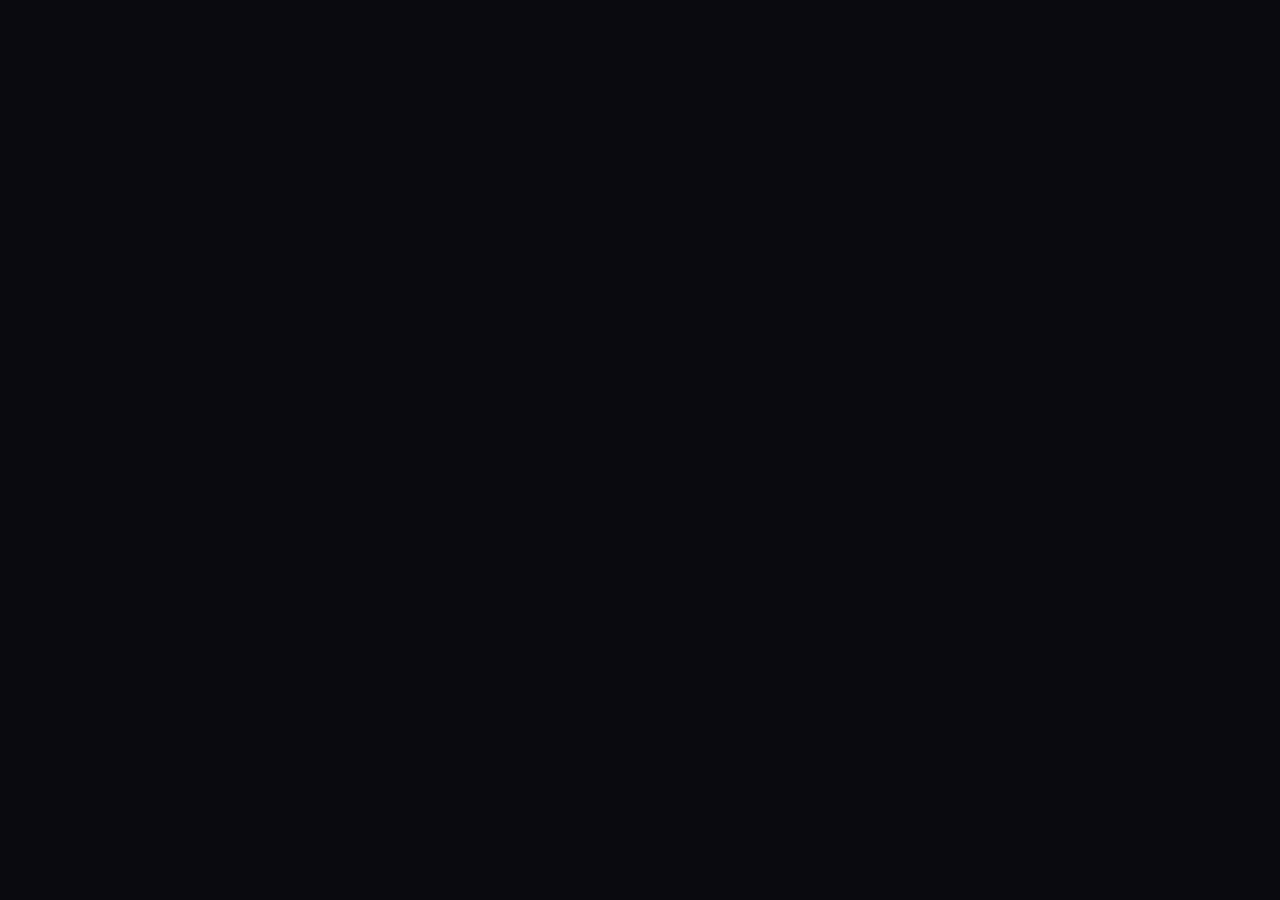
==== frontend/index.html @ 2d813b50 "SEAL: UATOS v1.0 — Universal AI Team Operating System Architecture: - Modular frontend (core/, compo" ====
<!DOCTYPE html>
<html lang="en">
<head>
  <meta charset="UTF-8" />
  <meta name="viewport" content="width=device-width, initial-scale=1.0" />
  <meta name="description" content="UATOS — Universal AI Team Operating System | Harmony Labs" />
  <title>UATOS — Harmony Labs</title>
  <link rel="stylesheet" href="css/styles.css" />
</head>
<body>
  <div id="root"></div>
  <script type="module" src="js/app.js"></script>
</body>
</html>
---- frontend/css/styles.css ----
/* ═══════════════════════════════════════════
   UATOS — Universal AI Team Operating System
   Styles — The Forge, Team, Audit Log
   ═══════════════════════════════════════════ */

:root {
  --bg: #0a0a0f;
  --fg: #e8e6e3;
  --muted: #6b7280;
  --accent: #60a5fa;
  --success: #22c55e;
  --warn: #eab308;
  --crit: #ef4444;
  --border: rgba(255,255,255,0.06);
  --card: rgba(255,255,255,0.03);
}

* { box-sizing: border-box; }

body {
  margin: 0;
  font-family: Georgia, serif;
  background: var(--bg);
  color: var(--fg);
  min-height: 100vh;
}

/* ── Header ── */
.uatos-header {
  text-align: center;
  padding: 24px 16px;
  margin-bottom: 32px;
}
.uatos-header .eyebrow {
  font-size: 11px;
  letter-spacing: 6;
  color: var(--muted);
  margin-bottom: 8px;
}
.uatos-header h1 {
  font-size: 32px;
  font-weight: 700;
  letter-spacing: 2;
  margin: 0 0 8px;
}
.uatos-header .meta {
  font-size: 14px;
  color: #9ca3af;
}

/* ── Conflict Alert ── */
.conflict-alert {
  background: rgba(239,68,68,0.1);
  border: 1px solid var(--crit);
  border-radius: 8px;
  padding: 12px 16px;
  margin-bottom: 16px;
}
.conflict-alert div {
  color: var(--crit);
  font-size: 13px;
}

/* ── Tab Nav ── */
.tab-nav {
  display: flex;
  gap: 4px;
  margin-bottom: 24px;
  background: rgba(255,255,255,0.03);
  border-radius: 12px;
  padding: 4px;
}
.tab-btn {
  flex: 1;
  padding: 10px 8px;
  background: transparent;
  border: none;
  border-radius: 8px;
  color: #9ca3af;
  font-size: 13px;
  font-family: Georgia, serif;
  cursor: pointer;
  transition: all 0.2s;
}
.tab-btn:hover { background: rgba(255,255,255,0.04); }
.tab-btn.active {
  background: #1e3a5f;
  color: var(--accent);
}

/* ── Grid Layout ── */
.forge-grid {
  display: grid;
  grid-template-columns: 1fr 1fr;
  gap: 16px;
}
.forge-grid .full { grid-column: span 2; }
.forge-grid .center { grid-column: span 2; display: flex; justify-content: center; }

/* ── Cards ── */
.card {
  background: var(--card);
  border: 1px solid var(--border);
  border-radius: 12px;
  padding: 16px;
}
.card h3 {
  margin: 0 0 12px;
  font-size: 14px;
  color: #9ca3af;
  font-weight: 400;
}

/* ── SCB List ── */
.scb-item {
  padding: 8px 12px;
  border: 1px solid transparent;
  border-radius: 6px;
  cursor: pointer;
  margin-bottom: 4px;
  transition: all 0.15s;
}
.scb-item:hover { background: rgba(255,255,255,0.03); }
.scb-item.active {
  background: rgba(96,165,250,0.1);
  border-color: #3b82f6;
}
.scb-id {
  font-size: 11px;
  color: var(--accent);
  font-family: monospace;
}
.scb-intent { font-size: 12px; color: #d1d5db; margin-top: 4px; }

/* ── Risk Badges ── */
.risk-badge {
  font-size: 10px;
  padding: 2px 6px;
  border-radius: 4px;
  font-family: monospace;
}
.risk-LOW { background: rgba(34,197,94,0.2); color: #22c55e; }
.risk-MEDIUM { background: rgba(234,179,8,0.2); color: #eab308; }
.risk-HIGH { background: rgba(249,115,22,0.2); color: #f97316; }
.risk-CRITICAL { background: rgba(239,68,68,0.2); color: #ef4444; }

/* ── Inputs ── */
label {
  display: block;
  font-size: 11px;
  color: var(--muted);
  margin-bottom: 8px;
}
input, select, textarea {
  display: block;
  width: 100%;
  margin-top: 4px;
  background: rgba(0,0,0,0.3);
  border: 1px solid rgba(255,255,255,0.1);
  border-radius: 6px;
  color: var(--fg);
  padding: 6px 10px;
  font-size: 13px;
  font-family: Georgia, serif;
  outline: none;
  transition: border-color 0.2s;
}
input:focus, select:focus {
  border-color: var(--accent);
}
select option { background: #1a1a2e; }

/* ── Buttons ── */
.btn-primary {
  padding: 12px 32px;
  background: rgba(96,165,250,0.1);
  border: 1px solid #3b82f6;
  border-radius: 8px;
  color: var(--accent);
  font-size: 14px;
  cursor: pointer;
  font-family: Georgia, serif;
  transition: all 0.2s;
}
.btn-primary:hover { background: rgba(96,165,250,0.2); }

.btn-success {
  padding: 12px 32px;
  background: rgba(34,197,94,0.1);
  border: 1px solid #22c55e;
  border-radius: 8px;
  color: var(--success);
  font-size: 14px;
  cursor: pointer;
  font-family: Georgia, serif;
  transition: all 0.2s;
}
.btn-success:hover { background: rgba(34,197,94,0.2); }

.btn-add {
  background: #1e3a5f;
  border: 1px solid #3b82f6;
  border-radius: 6px;
  color: var(--accent);
  padding: 4px 12px;
  font-size: 12px;
  cursor: pointer;
  font-family: Georgia, serif;
}

/* ── Chain Links ── */
.chain-link {
  display: flex;
  gap: 8px;
  align-items: center;
  margin-bottom: 6px;
}
.chain-link select { flex: 1; }
.chain-link select.op { width: 80px; text-align: center; font-size: 14px; color: #a78bfa; }

/* ── Operator Grid ── */
.operator-grid {
  display: grid;
  grid-template-columns: 1fr 1fr;
  gap: 4px;
}
.operator-item {
  background: rgba(0,0,0,0.2);
  padding: 6px 10px;
  border-radius: 6px;
  border: 1px solid var(--border);
}
.operator-sym {
  font-size: 16px;
  color: #a78bfa;
  font-family: monospace;
  margin-right: 6px;
}
.operator-name { font-size: 11px; color: #9ca3af; }
.operator-desc { font-size: 10px; color: var(--muted); margin-top: 2px; }

/* ── Simulation Output ── */
.sim-output {
  font-family: monospace;
  background: rgba(0,0,0,0.3);
  padding: 10px;
  border-radius: 6px;
  font-size: 13px;
}
.sim-output.pass {
  color: var(--success);
  border: 1px solid rgba(34,197,94,0.3);
}
.sim-output.fail {
  color: var(--crit);
  border: 1px solid rgba(239,68,68,0.3);
}

/* ── Team Grid ── */
.team-grid {
  display: grid;
  grid-template-columns: repeat(3, 1fr);
  gap: 12px;
  margin-bottom: 24px;
}
.team-card {
  background: var(--card);
  border: 1px solid var(--border);
  border-radius: 12px;
  padding: 16px;
  transition: border-color 0.3s;
}
.team-card.active { border-color: var(--card); }
.team-dot {
  width: 10px;
  height: 10px;
  border-radius: 50%;
  background: #374151;
  margin-right: 8px;
  flex-shrink: 0;
}
.team-card.active .team-dot {
  box-shadow: 0 0 8px currentColor;
}
.team-dot-row { display: flex; align-items: center; margin-bottom: 8px; }
.team-role { font-size: 11px; color: var(--muted); }
.team-identity { font-size: 13px; font-weight: 600; margin-bottom: 4px; }
.team-fn { font-size: 11px; color: #9ca3af; }
.team-task { font-size: 10px; color: var(--muted); margin-top: 6px; font-style: italic; }

/* ── Audit Metrics ── */
.metrics-grid {
  display: grid;
  grid-template-columns: 1fr 1fr 1fr;
  gap: 12px;
  margin-bottom: 16px;
}
.metric-card {
  background: var(--card);
  border: 1px solid var(--border);
  border-radius: 12px;
  padding: 16px;
}
.metric-label { font-size: 11px; color: var(--muted); margin-bottom: 8px; }
.metric-value { font-size: 20px; font-family: monospace; }
.metric-bar {
  height: 40px;
  display: flex;
  align-items: flex-end;
  gap: 2px;
  margin-top: 8px;
}
.metric-bar-item {
  flex: 1;
  border-radius: 2px;
  min-height: 2px;
}
.metric-threshold { font-size: 10px; color: var(--muted); margin-top: 4px; }

/* ── Audit Log ── */
.log-entry {
  padding: 8px 0;
  border-bottom: 1px solid rgba(255,255,255,0.04);
}
.log-seal {
  font-size: 10px;
  font-family: monospace;
  color: var(--muted);
}
.log-result {
  font-size: 10px;
  padding: 2px 8px;
  border-radius: 4px;
}
.log-result-allow, .log-result-sealed {
  background: rgba(34,197,94,0.1);
  color: var(--success);
}
.log-result-block { background: rgba(239,68,68,0.1); color: var(--crit); }
.log-event { font-size: 12px; color: #d1d5db; margin-top: 2px; }
.log-metrics { font-size: 10px; color: var(--muted); margin-top: 2px; font-family: monospace; }

/* ── Footer ── */
.footer {
  text-align: center;
  padding: 20px;
  font-size: 11px;
  color: var(--muted);
}
.footer a { color: #60a5fa; text-decoration: none; }

/* ── Responsive ── */
@media (max-width: 768px) {
  .forge-grid { grid-template-columns: 1fr; }
  .forge-grid .full, .forge-grid .center { grid-column: span 1; }
  .team-grid { grid-template-columns: 1fr 1fr; }
  .metrics-grid { grid-template-columns: 1fr; }
  .operator-grid { grid-template-columns: 1fr; }
}
@media (max-width: 480px) {
  .team-grid { grid-template-columns: 1fr; }
}
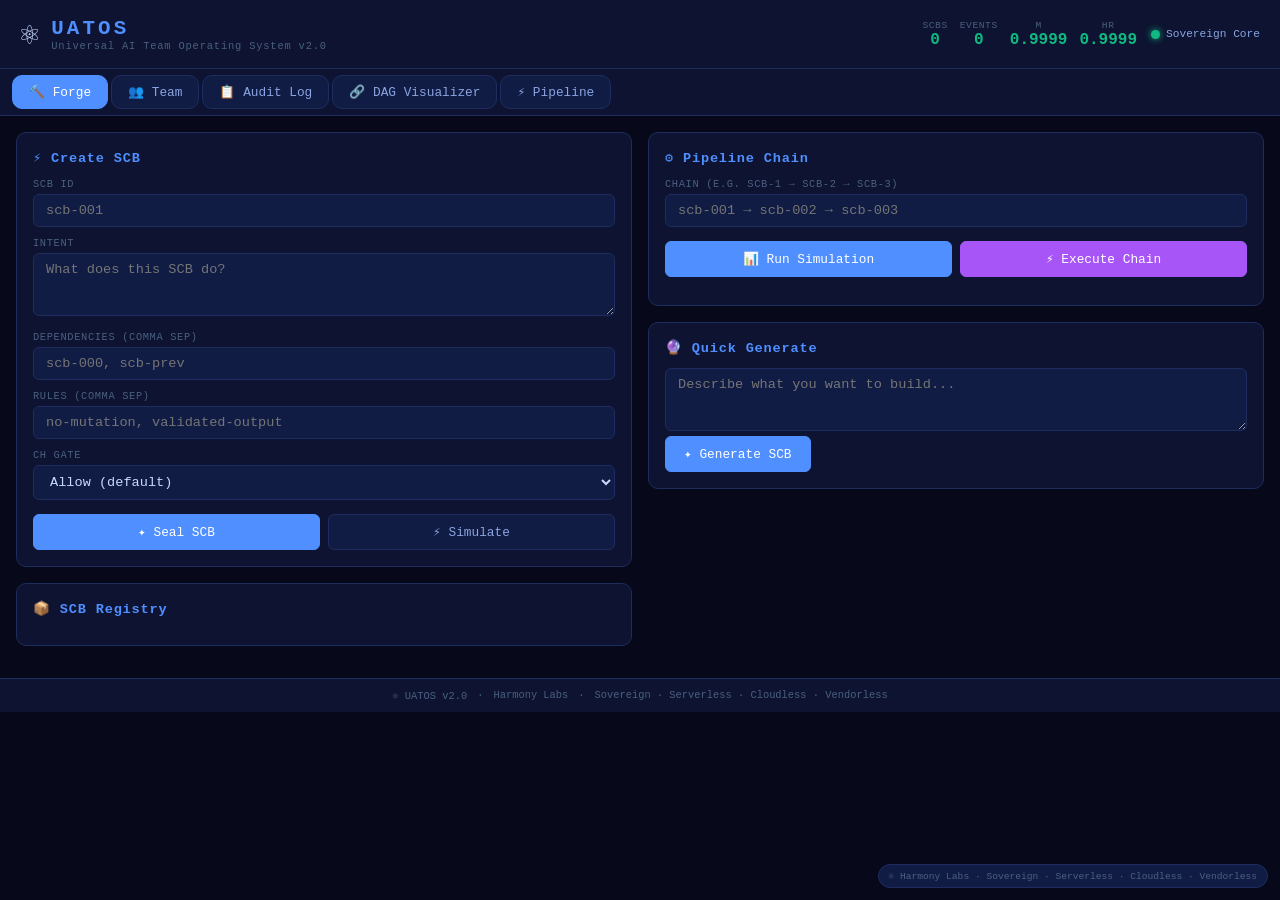
==== commit f43818de: "SEAL: UATOS v2.0 production build - SCB Registry (content-addressed, immutable, append-only) - DAG E" ====
--- a/frontend/index.html
+++ b/frontend/index.html
@@ -1,14 +1,289 @@
 <!DOCTYPE html>
 <html lang="en">
 <head>
-  <meta charset="UTF-8" />
-  <meta name="viewport" content="width=device-width, initial-scale=1.0" />
-  <meta name="description" content="UATOS — Universal AI Team Operating System | Harmony Labs" />
-  <title>UATOS — Harmony Labs</title>
-  <link rel="stylesheet" href="css/styles.css" />
+  <meta charset="UTF-8">
+  <meta name="viewport" content="width=device-width, initial-scale=1.0">
+  <title>⚛ UATOS — Universal AI Team Operating System v2.0</title>
+  <meta name="description" content="Sovereign AI Team Operating System — Coherence-gated SCB pipeline with μ ≥ 0.9995">
+  <style>
+    /* ═══════════════════════════════════════════════════════
+       UATOS v2.0 — Sovereign · Serverless · Cloudless · Vendorless
+       Harmony Labs · Kyle S. Whitlock · Architect #88
+    ═══════════════════════════════════════════════════════ */
+    :root {
+      --bg: #07091a;
+      --bg2: #0d1330;
+      --bg3: #111c45;
+      --border: #1e2d5e;
+      --text: #c8d8ff;
+      --text2: #8aa4e0;
+      --text3: #4a6080;
+      --accent: #4f8fff;
+      --accent2: #a855f7;
+      --green: #10b981;
+      --yellow: #f59e0b;
+      --red: #ef4444;
+      --r: 10px;
+    }
+    * { box-sizing: border-box; margin: 0; padding: 0; }
+    html, body { height: 100%; }
+    body {
+      font-family: 'Courier New', monospace;
+      background: var(--bg);
+      color: var(--text);
+      min-height: 100vh;
+      display: flex;
+      flex-direction: column;
+    }
+    /* ─── Header ─── */
+    .uatos-header {
+      display: flex;
+      justify-content: space-between;
+      align-items: center;
+      padding: 14px 20px;
+      background: var(--bg2);
+      border-bottom: 1px solid var(--border);
+      flex-wrap: wrap;
+      gap: 10px;
+    }
+    .header-left { display: flex; align-items: center; gap: 12px; }
+    .sigil { font-size: 2rem; }
+    h1 { font-size: 1.3rem; letter-spacing: .15em; color: var(--accent); margin: 0; }
+    .sub { font-size: .65rem; color: var(--text3); letter-spacing: .08em; }
+    .header-right { display: flex; align-items: center; gap: 14px; flex-wrap: wrap; }
+    .metrics-bar { display: flex; gap: 12px; }
+    .met { display: flex; flex-direction: column; align-items: center; }
+    .ml { font-size: .6rem; color: var(--text3); text-transform: uppercase; letter-spacing: .06em; }
+    .mv { font-size: 1rem; font-weight: 700; color: var(--green); }
+    .status-indicator { display: flex; align-items: center; gap: 6px; font-size: .7rem; color: var(--text2); }
+    .sdot { width: 9px; height: 9px; border-radius: 50%; animation: sp 2s ease-in-out infinite; }
+    .sdot.green { background: var(--green); box-shadow: 0 0 7px var(--green); }
+    .sdot.yellow { background: var(--yellow); box-shadow: 0 0 7px var(--yellow); }
+    @keyframes sp { 0%,100% { opacity: 1 } 50% { opacity: .5 } }
+    /* ─── Navigation ─── */
+    .tab-nav {
+      display: flex;
+      gap: 3px;
+      padding: 6px 12px;
+      background: var(--bg2);
+      border-bottom: 1px solid var(--border);
+      overflow-x: auto;
+      flex-wrap: wrap;
+    }
+    .tab-btn {
+      padding: 8px 16px;
+      background: var(--bg3);
+      border: 1px solid var(--border);
+      border-radius: var(--r);
+      color: var(--text2);
+      font-family: inherit;
+      font-size: .8rem;
+      cursor: pointer;
+      transition: all .2s;
+      white-space: nowrap;
+    }
+    .tab-btn:hover { border-color: var(--accent); color: var(--text); }
+    .tab-btn.active { background: var(--accent); color: #fff; border-color: var(--accent); }
+    /* ─── Main ─── */
+    #main-content { flex: 1; padding: 16px; overflow-y: auto; }
+    /* ─── Progress ─── */
+    .progress-container {
+      display: none;
+      align-items: center;
+      gap: 12px;
+      padding: 8px 16px;
+      background: var(--bg3);
+      border-bottom: 1px solid var(--border);
+    }
+    .progress-track { flex: 1; height: 6px; background: var(--bg); border-radius: 3px; overflow: hidden; }
+    .progress-fill { height: 100%; background: linear-gradient(90deg, var(--accent), var(--accent2)); width: 0%; transition: width .4s ease; }
+    .progress-label { font-size: .7rem; color: var(--text2); min-width: 120px; }
+    /* ─── Grid layouts ─── */
+    .forge-grid { display: grid; grid-template-columns: 1fr 1fr; gap: 16px; }
+    @media (max-width: 900px) { .forge-grid { grid-template-columns: 1fr; } }
+    .team-grid { display: grid; grid-template-columns: repeat(auto-fill, minmax(260px, 1fr)); gap: 12px; }
+    /* ─── Panel ─── */
+    .panel {
+      background: var(--bg2);
+      border: 1px solid var(--border);
+      border-radius: var(--r);
+      padding: 16px;
+      margin-bottom: 16px;
+    }
+    .ptitle { font-size: .85rem; font-weight: 700; color: var(--accent); margin-bottom: 12px; letter-spacing: .06em; }
+    /* ─── Forms ─── */
+    label { display: block; font-size: .65rem; color: var(--text3); text-transform: uppercase; letter-spacing: .06em; margin-bottom: 4px; margin-top: 10px; }
+    input[type="text"], textarea, select {
+      width: 100%;
+      padding: 8px 12px;
+      background: var(--bg3);
+      border: 1px solid var(--border);
+      border-radius: 6px;
+      color: var(--text);
+      font-family: inherit;
+      font-size: .85rem;
+      outline: none;
+      transition: border-color .2s;
+    }
+    input[type="text"]:focus, textarea:focus, select:focus { border-color: var(--accent); }
+    textarea { resize: vertical; }
+    /* ─── Buttons ─── */
+    .btn-row { display: flex; gap: 8px; margin-top: 14px; flex-wrap: wrap; }
+    .btn {
+      padding: 9px 18px;
+      border: 1px solid var(--border);
+      border-radius: 6px;
+      font-family: inherit;
+      font-size: .8rem;
+      cursor: pointer;
+      transition: all .2s;
+      flex: 1;
+    }
+    .btn-primary { background: var(--accent); color: #fff; border-color: var(--accent); }
+    .btn-primary:hover { background: #6ba3ff; }
+    .btn-secondary { background: var(--bg3); color: var(--text2); }
+    .btn-secondary:hover { border-color: var(--accent); color: var(--text); }
+    .btn-accent { background: var(--accent2); color: #fff; border-color: var(--accent2); }
+    .btn-accent:hover { background: #bf6fff; }
+    /* ─── SCB List ─── */
+    .scb-list { display: flex; flex-direction: column; gap: 8px; max-height: 300px; overflow-y: auto; }
+    .scb-item {
+      background: var(--bg3);
+      border: 1px solid var(--border);
+      border-radius: 6px;
+      padding: 10px 12px;
+    }
+    .scb-header { display: flex; justify-content: space-between; margin-bottom: 4px; }
+    .scb-id { font-size: .8rem; font-weight: 700; color: var(--accent); }
+    .scb-ver { font-size: .65rem; color: var(--text3); }
+    .scb-intent { font-size: .75rem; color: var(--text2); margin-bottom: 4px; }
+    .scb-meta { font-size: .65rem; color: var(--text3); display: flex; gap: 6px; }
+    .empty-state { font-size: .8rem; color: var(--text3); text-align: center; padding: 20px; }
+    /* ─── Simulation Result ─── */
+    .sim-result { margin-top: 12px; }
+    .sim-grid { display: flex; gap: 10px; flex-wrap: wrap; align-items: center; }
+    .sim-metric { display: flex; flex-direction: column; align-items: center; background: var(--bg3); border-radius: 6px; padding: 8px 14px; min-width: 80px; }
+    .sim-metric.pass { border: 1px solid var(--green); }
+    .sim-metric.fail { border: 1px solid var(--red); }
+    .sm-label { font-size: .6rem; color: var(--text3); text-transform: uppercase; }
+    .sm-value { font-size: 1rem; font-weight: 700; }
+    .sim-result-badge { padding: 6px 12px; border-radius: 6px; font-weight: 700; font-size: .8rem; }
+    .sim-result-badge.allow { background: rgba(16,185,129,.2); color: var(--green); border: 1px solid var(--green); }
+    .sim-result-badge.block { background: rgba(239,68,68,.2); color: var(--red); border: 1px solid var(--red); }
+    .sim-chain { margin-top: 8px; font-size: .7rem; color: var(--text3); }
+    /* ─── Team ─── */
+    .team-card {
+      background: var(--bg2);
+      border: 1px solid var(--border);
+      border-radius: var(--r);
+      padding: 14px;
+      display: flex;
+      flex-direction: column;
+      gap: 8px;
+      transition: border-color .2s;
+    }
+    .team-card:hover { border-color: var(--accent); }
+    .team-card.standby { opacity: .7; }
+    .team-icon { font-size: 1.8rem; }
+    .team-name { font-size: .9rem; font-weight: 700; color: var(--accent); }
+    .team-desc { font-size: .72rem; color: var(--text2); }
+    .team-spec { font-size: .65rem; color: var(--text3); margin-top: 4px; }
+    .team-status { display: flex; align-items: center; gap: 6px; font-size: .65rem; color: var(--text3); }
+    .pulse-item { display: flex; gap: 12px; padding: 6px 0; border-bottom: 1px solid var(--border); font-size: .72rem; }
+    .pulse-time { color: var(--text3); font-size: .65rem; min-width: 140px; }
+    .pulse-role { color: var(--accent); font-weight: 700; min-width: 80px; }
+    .pulse-msg { color: var(--text2); }
+    /* ─── Audit ─── */
+    .audit-meta { display: flex; gap: 10px; font-size: .7rem; color: var(--text3); margin-bottom: 12px; }
+    .audit-log { display: flex; flex-direction: column; gap: 4px; max-height: 400px; overflow-y: auto; }
+    .audit-entry {
+      display: flex;
+      gap: 12px;
+      padding: 8px 10px;
+      background: var(--bg3);
+      border-radius: 4px;
+      font-size: .72rem;
+      border-left: 3px solid var(--border);
+    }
+    .audit-entry.allow { border-left-color: var(--green); }
+    .audit-entry.sealed { border-left-color: var(--accent2); }
+    .audit-entry.block { border-left-color: var(--red); }
+    .ae-seal { color: var(--accent); font-weight: 700; min-width: 140px; }
+    .ae-time { color: var(--text3); min-width: 140px; }
+    .ae-data { color: var(--text2); font-family: monospace; font-size: .65rem; }
+    /* ─── DAG ─── */
+    .dag-controls { display: flex; gap: 8px; margin-bottom: 14px; }
+    .dag-canvas { min-height: 200px; }
+    .dag-nodes { position: relative; }
+    .dag-node {
+      position: absolute;
+      background: var(--bg3);
+      border: 1px solid var(--accent);
+      border-radius: 6px;
+      padding: 10px 12px;
+      min-width: 150px;
+      font-size: .72rem;
+    }
+    .dn-id { font-weight: 700; color: var(--accent); font-size: .8rem; }
+    .dn-intent { color: var(--text2); margin: 4px 0; }
+    .dn-deps { color: var(--text3); font-size: .65rem; }
+    /* ─── Metrics Grid ─── */
+    .metrics-grid { display: grid; grid-template-columns: repeat(auto-fill, minmax(140px, 1fr)); gap: 10px; margin-top: 12px; }
+    .metric-card { background: var(--bg3); border: 1px solid var(--border); border-radius: 6px; padding: 12px; text-align: center; }
+    .metric-label { font-size: .6rem; color: var(--text3); text-transform: uppercase; letter-spacing: .06em; margin-bottom: 6px; }
+    .metric-value { font-size: 1.4rem; font-weight: 700; }
+    .metric-value.good { color: var(--green); }
+    .metric-value.bad { color: var(--red); }
+    /* ─── Pipeline ─── */
+    .pipeline-result { margin-top: 12px; }
+    .pipeline-result pre { background: var(--bg3); padding: 12px; border-radius: 6px; font-size: .7rem; overflow-x: auto; color: var(--text2); }
+    /* ─── Footer ─── */
+    .uatos-footer {
+      padding: 10px 16px;
+      background: var(--bg2);
+      border-top: 1px solid var(--border);
+      display: flex;
+      gap: 10px;
+      justify-content: center;
+      font-size: .65rem;
+      color: var(--text3);
+      flex-wrap: wrap;
+    }
+    /* ─── Toast ─── */
+    .toast {
+      position: fixed;
+      bottom: 60px;
+      left: 50%;
+      transform: translateX(-50%);
+      background: var(--accent2);
+      color: #fff;
+      padding: 10px 20px;
+      border-radius: 8px;
+      font-size: .8rem;
+      z-index: 1000;
+      box-shadow: 0 4px 20px rgba(168,85,247,.4);
+      display: none;
+    }
+    /* ─── Harmony Labs Badge ─── */
+    .harmony-badge {
+      position: fixed;
+      bottom: 12px;
+      right: 12px;
+      background: var(--bg3);
+      border: 1px solid var(--border);
+      border-radius: 20px;
+      padding: 5px 10px;
+      font-size: .6rem;
+      color: var(--text3);
+      display: flex;
+      align-items: center;
+      gap: 5px;
+    }
+  </style>
 </head>
 <body>
-  <div id="root"></div>
-  <script type="module" src="js/app.js"></script>
+  <div id="app">Loading UATOS v2.0...</div>
+  <div class="harmony-badge">⚛ Harmony Labs · Sovereign · Serverless · Cloudless · Vendorless</div>
+  <script src="js/app.js"></script>
 </body>
 </html>
